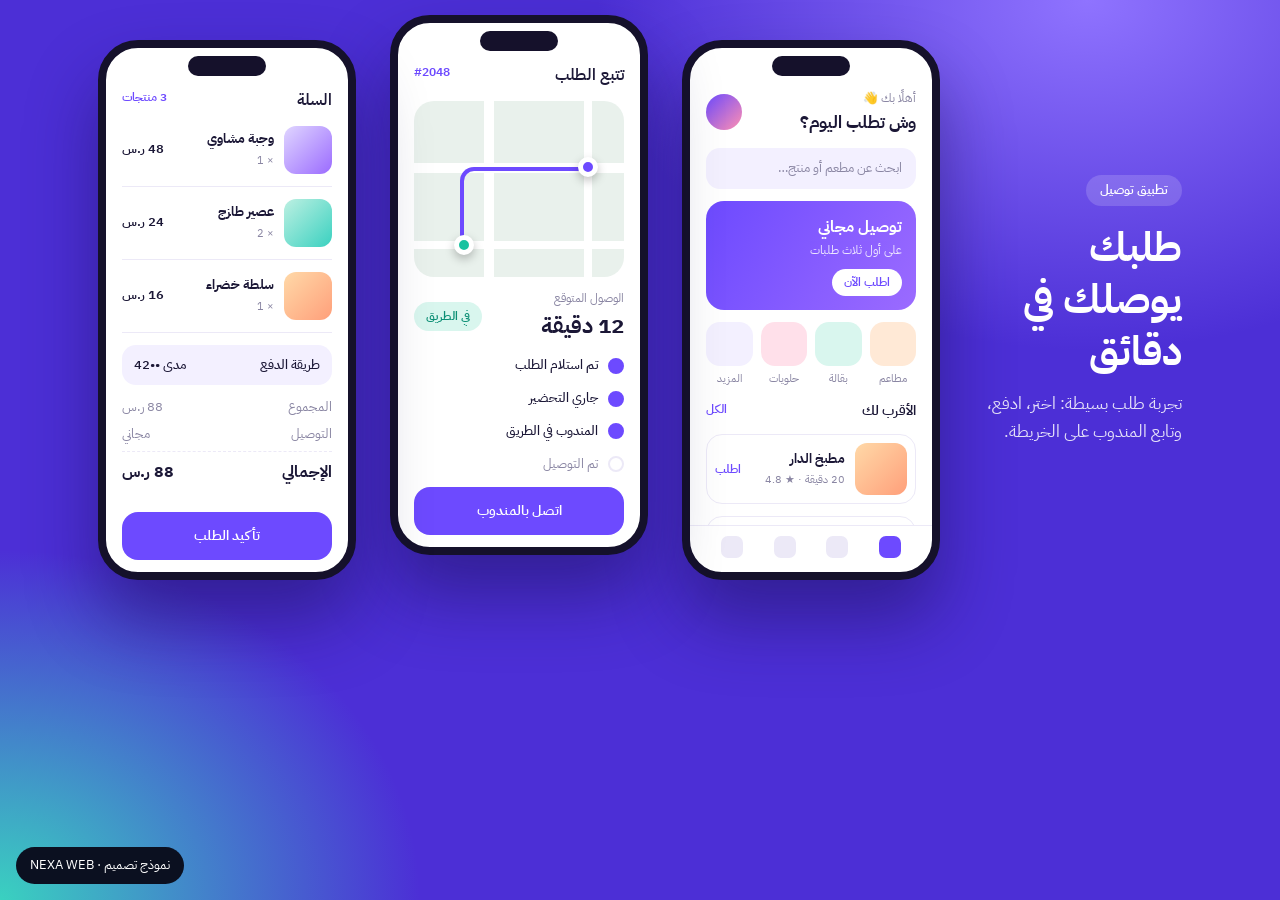
==== work/app.html @ 10ea8890 "إطلاق موقع نكسا ويب بالتصميم الجديد - إعادة تصميم الواجهات بالكامل ومتجاوبة مع الجوال - باقة تطبيق ا" ====
<!doctype html>
<html lang="ar" dir="rtl">
<head>
<meta charset="UTF-8" />
<meta name="viewport" content="width=device-width, initial-scale=1.0" />
<title>نموذج تصميم — تطبيق جوال | NEXA WEB</title>
<link href="https://fonts.googleapis.com/css2?family=IBM+Plex+Sans+Arabic:wght@400;500;600;700&display=swap" rel="stylesheet" />
<style>
  :root { --ink:#1b1736; --violet:#6d4aff; --soft:#f3f0ff; --muted:#8a86a3; --line:#ece9f7; --mint:#19c2a0; }
  * { box-sizing:border-box; margin:0; padding:0; }
  body { font-family:"IBM Plex Sans Arabic",Tahoma,sans-serif; color:var(--ink); min-height:100vh; line-height:1.6;
         background:radial-gradient(700px 500px at 85% 0%,#8f73ff,transparent 70%),radial-gradient(600px 500px at 0% 100%,#3ad1c0,transparent 70%),#4c2fd6; }
  a { color:inherit; text-decoration:none; }
  .stage { max-width:1200px; margin-inline:auto; padding:40px 32px 70px; display:grid; grid-template-columns:.8fr repeat(3,auto); gap:34px; align-items:center; justify-content:center; }
  .intro { color:#fff; max-width:270px; }
  .intro small { display:inline-block; padding:5px 14px; border-radius:999px; background:rgba(255,255,255,.16); font-weight:600; margin-bottom:16px; }
  .intro h1 { font-size:40px; line-height:1.3; font-weight:700; }
  .intro p { opacity:.85; font-size:17px; margin-top:12px; }
  .phone { width:258px; height:540px; border-radius:40px; background:#fff; border:8px solid #15112b; box-shadow:0 40px 70px rgba(20,10,70,.45); overflow:hidden; display:flex; flex-direction:column; position:relative; font-size:13px; }
  .phone::before { content:""; position:absolute; top:8px; left:50%; translate:-50%; width:78px; height:20px; border-radius:999px; background:#15112b; z-index:2; }
  .phone:nth-of-type(3) { margin-top:-50px; }
  .screen { flex:1; padding:40px 16px 12px; display:flex; flex-direction:column; gap:12px; overflow:hidden; }
  .hello { display:flex; justify-content:space-between; align-items:center; }
  .hello b { font-size:17px; display:block; } .hello span { color:var(--muted); font-size:12px; }
  .ava { width:36px; height:36px; border-radius:50%; background:linear-gradient(135deg,var(--violet),#ff8fb1); }
  .find { padding:10px 14px; border-radius:14px; background:var(--soft); color:var(--muted); }
  .promo { border-radius:18px; padding:14px; color:#fff; background:linear-gradient(120deg,var(--violet),#9b6bff); }
  .promo b { font-size:16px; display:block; } .promo span { opacity:.85; font-size:12px; }
  .promo em { display:inline-block; margin-top:8px; font-style:normal; font-weight:600; padding:4px 12px; border-radius:999px; background:#fff; color:var(--violet); font-size:12px; }
  .cats { display:grid; grid-template-columns:repeat(4,1fr); gap:8px; text-align:center; font-size:11px; color:var(--muted); }
  .cats i { display:block; height:44px; border-radius:14px; margin-bottom:4px; background:var(--soft); }
  .cats div:nth-child(1) i { background:#ffe9d6; } .cats div:nth-child(2) i { background:#d9f6ee; } .cats div:nth-child(3) i { background:#ffe0ea; }
  .title { display:flex; justify-content:space-between; font-weight:600; font-size:14px; } .title a { color:var(--violet); font-size:12px; }
  .place { display:flex; gap:10px; align-items:center; padding:8px; border:1px solid var(--line); border-radius:16px; }
  .place i { width:52px; height:52px; border-radius:12px; flex:none; background:linear-gradient(135deg,#ffd9a8,#ff9f7a); }
  .place:nth-of-type(2) i { background:linear-gradient(135deg,#bdf0e2,#3ad1c0); }
  .place b { display:block; font-size:13px; } .place span { color:var(--muted); font-size:11px; }
  .place u { margin-inline-start:auto; text-decoration:none; font-weight:600; font-size:12px; color:var(--violet); }
  .tabs { display:grid; grid-template-columns:repeat(4,1fr); padding:10px 16px 14px; border-top:1px solid var(--line); }
  .tabs i { width:22px; height:22px; border-radius:7px; background:var(--line); margin-inline:auto; } .tabs i.on { background:var(--violet); }

  .map { height:200px; border-radius:20px; position:relative; overflow:hidden; background:#e9f1ec;
         background-image:linear-gradient(#fff 0 0),linear-gradient(#fff 0 0),linear-gradient(#fff 0 0),linear-gradient(#fff 0 0);
         background-size:100% 10px,10px 100%,100% 8px,8px 100%; background-position:0 62px,70px 0,0 140px,170px 0; background-repeat:no-repeat; }
  .map::before { content:""; position:absolute; top:66px; right:36px; width:120px; height:78px; border:4px solid var(--violet); border-color:var(--violet) transparent transparent var(--violet); border-radius:14px 0 0 0; }
  .pin { position:absolute; width:20px; height:20px; border-radius:50%; border:5px solid #fff; box-shadow:0 4px 10px rgba(0,0,0,.25); }
  .pin.a { top:56px; right:26px; background:var(--violet); } .pin.b { top:134px; right:150px; background:var(--mint); }
  .eta { display:flex; justify-content:space-between; align-items:center; }
  .eta b { font-size:22px; } .eta span { color:var(--muted); font-size:12px; display:block; }
  .eta em { font-style:normal; padding:5px 12px; border-radius:999px; background:#d9f6ee; color:#0c8f75; font-weight:600; font-size:12px; }
  .steps { display:grid; gap:12px; }
  .steps div { display:flex; gap:10px; align-items:center; color:var(--muted); }
  .steps i { width:16px; height:16px; border-radius:50%; border:2px solid var(--line); flex:none; }
  .steps .ok { color:var(--ink); font-weight:500; } .steps .ok i { background:var(--violet); border-color:var(--violet); }
  .cta { margin-top:auto; text-align:center; padding:13px; border-radius:16px; background:var(--violet); color:#fff; font-weight:600; font-size:14px; }

  .line { display:flex; gap:10px; align-items:center; padding-bottom:12px; border-bottom:1px solid var(--line); }
  .line i { width:48px; height:48px; border-radius:12px; flex:none; background:linear-gradient(135deg,#ffd9a8,#ff9f7a); }
  .line:nth-of-type(2) i { background:linear-gradient(135deg,#e0d6ff,#9b6bff); } .line:nth-of-type(3) i { background:linear-gradient(135deg,#bdf0e2,#3ad1c0); }
  .line b { display:block; font-size:13px; } .line span { color:var(--muted); font-size:11px; }
  .line u { margin-inline-start:auto; text-decoration:none; font-weight:600; }
  .sum { display:grid; gap:6px; color:var(--muted); } .sum div { display:flex; justify-content:space-between; }
  .sum .total { color:var(--ink); font-weight:700; font-size:16px; padding-top:8px; border-top:1px dashed var(--line); }
  .pay { display:flex; justify-content:space-between; padding:10px 12px; border-radius:14px; background:var(--soft); font-weight:500; }
  .demo-tag { position:fixed; bottom:16px; left:16px; padding:8px 14px; border-radius:999px; background:#0b1020; color:#fff; font-size:13px; }
  @media (max-width:1100px) { .stage { grid-template-columns:1fr; justify-items:center; text-align:center; gap:26px; padding:28px 16px 70px; } .phone:nth-of-type(3) { margin-top:0; } }
</style>
</head>
<body>
  <div class="stage">
    <div class="intro"><small>تطبيق توصيل</small><h1>طلبك يوصلك في دقائق</h1><p>تجربة طلب بسيطة: اختر، ادفع، وتابع المندوب على الخريطة.</p></div>

    <div class="phone">
      <div class="screen">
        <div class="hello"><div><span>أهلًا بك 👋</span><b>وش تطلب اليوم؟</b></div><i class="ava"></i></div>
        <div class="find">ابحث عن مطعم أو منتج…</div>
        <div class="promo"><b>توصيل مجاني</b><span>على أول ثلاث طلبات</span><br><em>اطلب الآن</em></div>
        <div class="cats"><div><i></i>مطاعم</div><div><i></i>بقالة</div><div><i></i>حلويات</div><div><i></i>المزيد</div></div>
        <div class="title"><span>الأقرب لك</span><a href="#">الكل</a></div>
        <div class="place"><i></i><div><b>مطبخ الدار</b><span>20 دقيقة · ★ 4.8</span></div><u>اطلب</u></div>
        <div class="place"><i></i><div><b>سلة الخضار</b><span>15 دقيقة · ★ 4.6</span></div><u>اطلب</u></div>
      </div>
      <div class="tabs"><i class="on"></i><i></i><i></i><i></i></div>
    </div>

    <div class="phone">
      <div class="screen">
        <div class="title" style="font-size:16px"><span>تتبع الطلب</span><a href="#">#2048</a></div>
        <div class="map"><span class="pin a"></span><span class="pin b"></span></div>
        <div class="eta"><div><span>الوصول المتوقع</span><b>12 دقيقة</b></div><em>في الطريق</em></div>
        <div class="steps">
          <div class="ok"><i></i>تم استلام الطلب</div>
          <div class="ok"><i></i>جاري التحضير</div>
          <div class="ok"><i></i>المندوب في الطريق</div>
          <div><i></i>تم التوصيل</div>
        </div>
        <div class="cta">اتصل بالمندوب</div>
      </div>
    </div>

    <div class="phone">
      <div class="screen">
        <div class="title" style="font-size:16px"><span>السلة</span><a href="#">3 منتجات</a></div>
        <div class="line"><i></i><div><b>وجبة مشاوي</b><span>× 1</span></div><u>48 ر.س</u></div>
        <div class="line"><i></i><div><b>عصير طازج</b><span>× 2</span></div><u>24 ر.س</u></div>
        <div class="line"><i></i><div><b>سلطة خضراء</b><span>× 1</span></div><u>16 ر.س</u></div>
        <div class="pay"><span>طريقة الدفع</span><span>مدى ••42</span></div>
        <div class="sum"><div><span>المجموع</span><span>88 ر.س</span></div><div><span>التوصيل</span><span>مجاني</span></div><div class="total"><span>الإجمالي</span><span>88 ر.س</span></div></div>
        <div class="cta">تأكيد الطلب</div>
      </div>
    </div>
  </div>
  <a class="demo-tag" href="../index.html#work">نموذج تصميم · NEXA WEB</a>
</body>
</html>
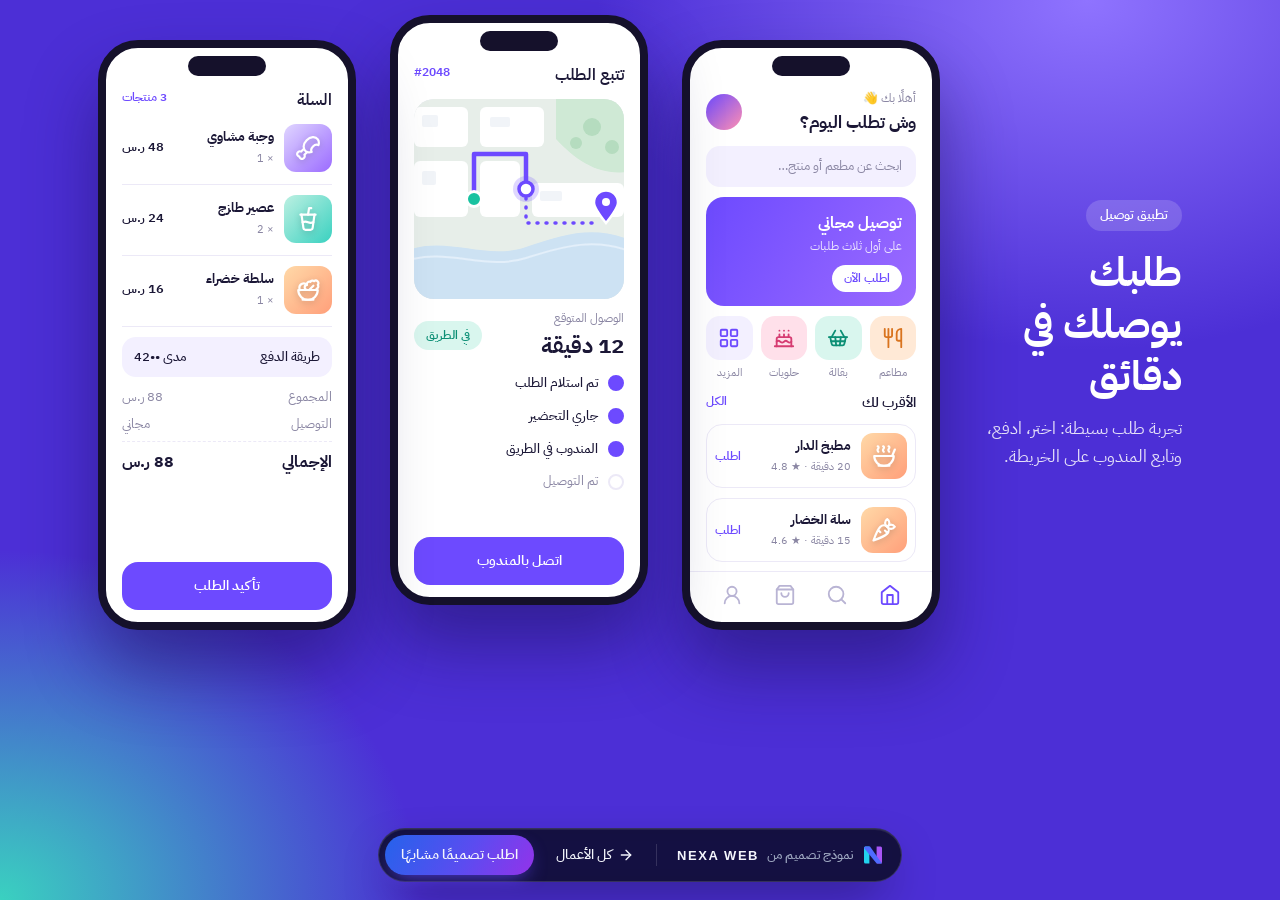
==== commit 96e3f3f8: "إعادة تصميم الموقع بالكامل وتطوير معاينات الأعمال - نظام تصميم جديد (Aurora Night): ألوان الهوية، زج" ====
--- a/work/app.html
+++ b/work/app.html
@@ -62,31 +62,63 @@
   .sum { display:grid; gap:6px; color:var(--muted); } .sum div { display:flex; justify-content:space-between; }
   .sum .total { color:var(--ink); font-weight:700; font-size:16px; padding-top:8px; border-top:1px dashed var(--line); }
   .pay { display:flex; justify-content:space-between; padding:10px 12px; border-radius:14px; background:var(--soft); font-weight:500; }
-  .demo-tag { position:fixed; bottom:16px; left:16px; padding:8px 14px; border-radius:999px; background:#0b1020; color:#fff; font-size:13px; }
   @media (max-width:1100px) { .stage { grid-template-columns:1fr; justify-items:center; text-align:center; gap:26px; padding:28px 16px 70px; } .phone:nth-of-type(3) { margin-top:0; } }
+
+  /* --- polish --- */
+  .phone { transition:translate .5s cubic-bezier(.22,1,.36,1), box-shadow .5s; }
+  .phone:hover { translate:0 -10px; box-shadow:0 50px 80px rgba(20,10,70,.55); }
+  .cta { transition:filter .2s, translate .2s; } .cta:hover { filter:brightness(1.1); translate:0 -1px; }
+  .place { transition:border-color .2s, background-color .2s; } .place:hover { border-color:var(--violet); background:var(--soft); }
+  .courier-halo { transform-box:fill-box; transform-origin:center; }
+  .demo-live .courier-halo { animation:halo 1.8s ease-out infinite; }
+  @keyframes halo { 0% { transform:scale(.6); opacity:.45; } 100% { transform:scale(1.7); opacity:0; } }
+
+  /* --- icon & map art --- */
+  .cats i, .place i, .line i, .tabs i { display:grid; place-items:center; }
+  .cats i svg { width:22px; height:22px; }
+  .cats div:nth-child(1) i { color:#d9741f; } .cats div:nth-child(2) i { color:#0c8f75; } .cats div:nth-child(3) i { color:#d63c72; } .cats div:nth-child(4) i { color:var(--violet); }
+  .place i svg, .line i svg { width:26px; height:26px; color:#fff; filter:drop-shadow(0 2px 3px rgba(0,0,0,.18)); }
+  .tabs i { width:26px; height:26px; background:none; color:#b9b4d4; } .tabs i.on { background:none; color:var(--violet); }
+  .tabs i svg { width:22px; height:22px; }
+  .map { background:none; box-shadow:inset 0 0 0 1px var(--line); } .map::before { display:none; }
+  .map svg { display:block; width:100%; height:100%; }
+  .phone { height:590px; } .screen { gap:10px; } .place i { width:46px; height:46px; }
 </style>
+<link rel="stylesheet" href="demo-kit.css" />
+<script>document.documentElement.classList.add(window.self !== window.top ? 'in-frame' : 'demo-live');</script>
 </head>
 <body>
   <div class="stage">
-    <div class="intro"><small>تطبيق توصيل</small><h1>طلبك يوصلك في دقائق</h1><p>تجربة طلب بسيطة: اختر، ادفع، وتابع المندوب على الخريطة.</p></div>
+    <div class="intro enter"><small>تطبيق توصيل</small><h1>طلبك يوصلك في دقائق</h1><p>تجربة طلب بسيطة: اختر، ادفع، وتابع المندوب على الخريطة.</p></div>
 
-    <div class="phone">
+    <div class="phone enter" style="--i:1">
       <div class="screen">
         <div class="hello"><div><span>أهلًا بك 👋</span><b>وش تطلب اليوم؟</b></div><i class="ava"></i></div>
         <div class="find">ابحث عن مطعم أو منتج…</div>
         <div class="promo"><b>توصيل مجاني</b><span>على أول ثلاث طلبات</span><br><em>اطلب الآن</em></div>
-        <div class="cats"><div><i></i>مطاعم</div><div><i></i>بقالة</div><div><i></i>حلويات</div><div><i></i>المزيد</div></div>
+        <div class="cats"><div><i><svg viewBox="0 0 24 24" fill="none" stroke="currentColor" stroke-width="2" stroke-linecap="round" stroke-linejoin="round" aria-hidden="true"><path d="M3 2v7c0 1.1.9 2 2 2h4a2 2 0 0 0 2-2V2"/><path d="M7 2v20"/><path d="M21 15V2a5 5 0 0 0-5 5v6c0 1.1.9 2 2 2h3Zm0 0v7"/></svg></i>مطاعم</div><div><i><svg viewBox="0 0 24 24" fill="none" stroke="currentColor" stroke-width="2" stroke-linecap="round" stroke-linejoin="round" aria-hidden="true"><path d="m15 11-1 9"/><path d="m19 11-4-7"/><path d="M2 11h20"/><path d="m3.5 11 1.6 7.4a2 2 0 0 0 2 1.6h9.8a2 2 0 0 0 2-1.6l1.7-7.4"/><path d="M4.5 15.5h15"/><path d="m5 11 4-7"/><path d="m9 11 1 9"/></svg></i>بقالة</div><div><i><svg viewBox="0 0 24 24" fill="none" stroke="currentColor" stroke-width="2" stroke-linecap="round" stroke-linejoin="round" aria-hidden="true"><path d="M20 21v-8a2 2 0 0 0-2-2H6a2 2 0 0 0-2 2v8"/><path d="M4 16s.5-1 2-1 2.5 2 4 2 2.5-2 4-2 2.5 2 4 2 2-1 2-1"/><path d="M2 21h20"/><path d="M7 8v3M12 8v3M17 8v3"/><path d="M7 4h.01M12 4h.01M17 4h.01"/></svg></i>حلويات</div><div><i><svg viewBox="0 0 24 24" fill="none" stroke="currentColor" stroke-width="2" stroke-linecap="round" stroke-linejoin="round" aria-hidden="true"><rect x="3" y="3" width="7" height="7" rx="1"/><rect x="14" y="3" width="7" height="7" rx="1"/><rect x="14" y="14" width="7" height="7" rx="1"/><rect x="3" y="14" width="7" height="7" rx="1"/></svg></i>المزيد</div></div>
         <div class="title"><span>الأقرب لك</span><a href="#">الكل</a></div>
-        <div class="place"><i></i><div><b>مطبخ الدار</b><span>20 دقيقة · ★ 4.8</span></div><u>اطلب</u></div>
-        <div class="place"><i></i><div><b>سلة الخضار</b><span>15 دقيقة · ★ 4.6</span></div><u>اطلب</u></div>
+        <div class="place"><i><svg viewBox="0 0 24 24" fill="none" stroke="currentColor" stroke-width="2" stroke-linecap="round" stroke-linejoin="round" aria-hidden="true"><path d="M12 21a9 9 0 0 0 9-9H3a9 9 0 0 0 9 9Z"/><path d="M7 21h10"/><path d="M19.5 12 22 6"/><path d="M16.25 3c.27.1.8.53.75 1.36-.06.83-.93 1.2-1 2.02-.05.78.34 1.24.73 1.62"/><path d="M11.25 3c.27.1.8.53.74 1.36-.05.83-.93 1.2-.98 2.02-.06.78.33 1.24.72 1.62"/><path d="M6.25 3c.27.1.8.53.75 1.36-.06.83-.93 1.2-1 2.02-.05.78.34 1.24.74 1.62"/></svg></i><div><b>مطبخ الدار</b><span>20 دقيقة · ★ 4.8</span></div><u>اطلب</u></div>
+        <div class="place"><i><svg viewBox="0 0 24 24" fill="none" stroke="currentColor" stroke-width="2" stroke-linecap="round" stroke-linejoin="round" aria-hidden="true"><path d="M2.27 21.7s9.87-3.5 12.73-6.36a4.5 4.5 0 0 0-6.36-6.37C5.77 11.84 2.27 21.7 2.27 21.7zM8.64 14l-2.05-2.04M15.34 15l-2.46-2.46"/><path d="M22 9s-1.33-2-3.5-2C16.86 7 15 9 15 9s1.33 2 3.5 2S22 9 22 9z"/><path d="M15 2s-2 1.33-2 3.5S15 9 15 9s2-1.84 2-3.5C17 3.33 15 2 15 2z"/></svg></i><div><b>سلة الخضار</b><span>15 دقيقة · ★ 4.6</span></div><u>اطلب</u></div>
       </div>
-      <div class="tabs"><i class="on"></i><i></i><i></i><i></i></div>
+      <div class="tabs"><i class="on"><svg viewBox="0 0 24 24" fill="none" stroke="currentColor" stroke-width="2" stroke-linecap="round" stroke-linejoin="round" aria-hidden="true"><path d="m3 9 9-7 9 7v11a2 2 0 0 1-2 2H5a2 2 0 0 1-2-2z"/><path d="M9 22V12h6v10"/></svg></i><i><svg viewBox="0 0 24 24" fill="none" stroke="currentColor" stroke-width="2" stroke-linecap="round" stroke-linejoin="round" aria-hidden="true"><circle cx="11" cy="11" r="8"/><path d="m21 21-4.3-4.3"/></svg></i><i><svg viewBox="0 0 24 24" fill="none" stroke="currentColor" stroke-width="2" stroke-linecap="round" stroke-linejoin="round" aria-hidden="true"><path d="M6 2 3 6v14a2 2 0 0 0 2 2h14a2 2 0 0 0 2-2V6l-3-4Z"/><path d="M3 6h18"/><path d="M16 10a4 4 0 0 1-8 0"/></svg></i><i><svg viewBox="0 0 24 24" fill="none" stroke="currentColor" stroke-width="2" stroke-linecap="round" stroke-linejoin="round" aria-hidden="true"><circle cx="12" cy="8" r="5"/><path d="M20 21a8 8 0 0 0-16 0"/></svg></i></div>
     </div>
 
-    <div class="phone">
+    <div class="phone enter" style="--i:2">
       <div class="screen">
         <div class="title" style="font-size:16px"><span>تتبع الطلب</span><a href="#">#2048</a></div>
-        <div class="map"><span class="pin a"></span><span class="pin b"></span></div>
+        <div class="map"><svg viewBox="0 0 226 200" preserveAspectRatio="xMidYMid slice" aria-hidden="true">
+          <rect width="226" height="200" fill="#e7eee9"/>
+          <path d="M150 0h76v72c-30 6-54-8-76-32Z" fill="#cfe9d5"/><circle cx="186" cy="28" r="9" fill="#b5dcbf"/><circle cx="206" cy="48" r="7" fill="#b5dcbf"/><circle cx="170" cy="44" r="6" fill="#b5dcbf"/>
+          <path d="M0 152c40-16 80 10 120-4s70-22 106-6v58H0Z" fill="#cde2f3"/><path d="M0 162c40-14 80 10 120-3s70-20 106-6" fill="none" stroke="#e3effa" stroke-width="2"/>
+          <g fill="#fff"><rect x="8" y="8" width="54" height="40" rx="6"/><rect x="74" y="8" width="64" height="40" rx="6"/><rect x="8" y="62" width="54" height="56" rx="6"/><rect x="74" y="62" width="40" height="56" rx="6"/><rect x="126" y="84" width="92" height="34" rx="6"/></g>
+          <g fill="#f1f4f8"><rect x="16" y="16" width="16" height="12" rx="2"/><rect x="84" y="18" width="20" height="10" rx="2"/><rect x="134" y="92" width="22" height="10" rx="2"/><rect x="16" y="72" width="14" height="14" rx="2"/></g>
+          <path d="M68 100V55h52v35" fill="none" stroke="#6d4aff" stroke-width="4.5" stroke-linecap="round" stroke-linejoin="round"/>
+          <path d="M120 90v34h66" fill="none" stroke="#6d4aff" stroke-width="3.5" stroke-linecap="round" stroke-linejoin="round" stroke-dasharray="1 8"/>
+          <circle cx="68" cy="100" r="7.5" fill="#19c2a0" stroke="#fff" stroke-width="3"/>
+          <path d="M200 124c-8-10-12-15.6-12-20.6a12 12 0 0 1 24 0c0 5-4 10.6-12 20.6Z" fill="#6d4aff" stroke="#fff" stroke-width="2.5"/><circle cx="200" cy="103" r="4" fill="#fff"/>
+          <circle class="courier-halo" cx="120" cy="90" r="13" fill="#6d4aff" opacity=".22"/><circle cx="120" cy="90" r="7" fill="#fff" stroke="#6d4aff" stroke-width="3.5"/>
+        </svg></div>
         <div class="eta"><div><span>الوصول المتوقع</span><b>12 دقيقة</b></div><em>في الطريق</em></div>
         <div class="steps">
           <div class="ok"><i></i>تم استلام الطلب</div>
@@ -98,18 +130,23 @@
       </div>
     </div>
 
-    <div class="phone">
+    <div class="phone enter" style="--i:3">
       <div class="screen">
         <div class="title" style="font-size:16px"><span>السلة</span><a href="#">3 منتجات</a></div>
-        <div class="line"><i></i><div><b>وجبة مشاوي</b><span>× 1</span></div><u>48 ر.س</u></div>
-        <div class="line"><i></i><div><b>عصير طازج</b><span>× 2</span></div><u>24 ر.س</u></div>
-        <div class="line"><i></i><div><b>سلطة خضراء</b><span>× 1</span></div><u>16 ر.س</u></div>
+        <div class="line"><i><svg viewBox="0 0 24 24" fill="none" stroke="currentColor" stroke-width="2" stroke-linecap="round" stroke-linejoin="round" aria-hidden="true"><path d="M15.4 15.63a7.875 6 135 1 1 6.23-6.23 4.5 3.43 135 0 0-6.23 6.23"/><path d="m8.29 12.71-2.6 2.6a2.5 2.5 0 1 0-1.65 4.65A2.5 2.5 0 1 0 8.7 18.3l2.59-2.59"/></svg></i><div><b>وجبة مشاوي</b><span>× 1</span></div><u>48 ر.س</u></div>
+        <div class="line"><i><svg viewBox="0 0 24 24" fill="none" stroke="currentColor" stroke-width="2" stroke-linecap="round" stroke-linejoin="round" aria-hidden="true"><path d="m6 8 1.75 12.28a2 2 0 0 0 2 1.72h4.54a2 2 0 0 0 2-1.72L18 8"/><path d="M5 8h14"/><path d="M7 15a6.47 6.47 0 0 1 5 0 6.47 6.47 0 0 0 5 0"/><path d="m12 8 1-6h2"/></svg></i><div><b>عصير طازج</b><span>× 2</span></div><u>24 ر.س</u></div>
+        <div class="line"><i><svg viewBox="0 0 24 24" fill="none" stroke="currentColor" stroke-width="2" stroke-linecap="round" stroke-linejoin="round" aria-hidden="true"><path d="M7 21h10"/><path d="M12 21a9 9 0 0 0 9-9H3a9 9 0 0 0 9 9Z"/><path d="M11.38 12a2.4 2.4 0 0 1-.4-4.77 2.4 2.4 0 0 1 3.2-2.77 2.4 2.4 0 0 1 3.47-.63 2.4 2.4 0 0 1 3.37 3.37 2.4 2.4 0 0 1-1.1 3.7 2.51 2.51 0 0 1 .03 1.1"/><path d="m13 12 4-4"/><path d="M10.9 7.25A3.99 3.99 0 0 0 4 10c0 .73.2 1.41.54 2"/></svg></i><div><b>سلطة خضراء</b><span>× 1</span></div><u>16 ر.س</u></div>
         <div class="pay"><span>طريقة الدفع</span><span>مدى ••42</span></div>
         <div class="sum"><div><span>المجموع</span><span>88 ر.س</span></div><div><span>التوصيل</span><span>مجاني</span></div><div class="total"><span>الإجمالي</span><span>88 ر.س</span></div></div>
         <div class="cta">تأكيد الطلب</div>
       </div>
     </div>
   </div>
-  <a class="demo-tag" href="../index.html#work">نموذج تصميم · NEXA WEB</a>
+  <nav class="nexa-bar" aria-label="NEXA WEB">
+    <a class="nb-brand" href="../index.html" aria-label="نكسا ويب — الرئيسية"><svg viewBox="0 0 40 40" aria-hidden="true"><path d="M5 8.5A2.5 2.5 0 0 1 7.5 6H14v28H7.5A2.5 2.5 0 0 1 5 31.5z" fill="#22d3ee"/><path d="M26 6h6.5A2.5 2.5 0 0 1 35 8.5v23a2.5 2.5 0 0 1-2.5 2.5H26z" fill="#a855f7"/><path d="M7.5 6H15l20 28h-7.5a3 3 0 0 1-2.4-1.2L5.6 9.2A2 2 0 0 1 7.5 6z" fill="#4f6bff"/></svg><small>نموذج تصميم من</small><b>NEXA WEB</b></a>
+    <span class="nb-sep" aria-hidden="true"></span>
+    <a class="nb-link nb-back" href="../index.html#work"><svg viewBox="0 0 24 24" aria-hidden="true"><path d="M5 12h14"/><path d="m12 5 7 7-7 7"/></svg><span>كل الأعمال</span></a>
+    <a class="nb-link nb-cta" href="../index.html#contact">اطلب تصميمًا مشابهًا</a>
+  </nav>
 </body>
 </html>
--- a/work/demo-kit.css
+++ b/work/demo-kit.css
@@ -0,0 +1,54 @@
+/* ==========================================================
+   NEXA WEB — shared kit for the portfolio demo pages.
+   Each demo keeps its own client identity; this file only adds
+   the NEXA bar, entrance motion and interaction polish.
+   html.in-frame  → page is shown as a preview inside index.html (kept static)
+   html.demo-live → page opened on its own
+   ========================================================== */
+:focus-visible { outline: 2px solid #3b82f6; outline-offset: 3px; border-radius: 6px; }
+
+/* ---------- NEXA bar ---------- */
+.nexa-bar {
+  position: fixed; z-index: 100; bottom: 18px; left: 50%; transform: translateX(-50%);
+  display: flex; align-items: center; gap: 6px; padding: 6px; max-width: calc(100vw - 24px);
+  border-radius: 999px; border: 1px solid rgba(255, 255, 255, .14);
+  background: rgba(8, 12, 26, .82); color: #f4f6fc;
+  -webkit-backdrop-filter: blur(18px) saturate(140%); backdrop-filter: blur(18px) saturate(140%);
+  box-shadow: 0 20px 50px -18px rgba(3, 5, 12, .8), inset 0 1px 0 rgba(255, 255, 255, .08);
+  font: 500 14px/1.4 "IBM Plex Sans Arabic", Tajawal, Tahoma, sans-serif;
+}
+.nexa-bar a { color: inherit; text-decoration: none; }
+.nexa-bar .nb-brand { display: inline-flex; align-items: center; gap: 8px; padding: 6px 10px 6px 14px; white-space: nowrap; }
+.nexa-bar .nb-brand svg { width: 24px; height: 24px; flex: none; }
+.nexa-bar .nb-brand small { color: #9ea8c0; font-size: 13px; }
+.nexa-bar .nb-brand b { font: 700 13px "Space Grotesk", sans-serif; letter-spacing: .12em; }
+.nexa-bar .nb-link {
+  display: inline-flex; align-items: center; gap: 6px; min-height: 40px; padding: 0 16px; border-radius: 999px; white-space: nowrap;
+  transition: background-color .2s, transform .25s cubic-bezier(.22, 1, .36, 1);
+}
+.nexa-bar .nb-link:hover { background: rgba(255, 255, 255, .08); }
+.nexa-bar .nb-cta { background: linear-gradient(120deg, #2563eb, #5b4cf0 55%, #9333ea); font-weight: 600; box-shadow: 0 8px 20px -8px rgba(99, 72, 255, .9); }
+.nexa-bar .nb-cta:hover { background: linear-gradient(120deg, #2563eb, #5b4cf0 55%, #9333ea); transform: translateY(-1px); }
+.nexa-bar .nb-link svg { width: 16px; height: 16px; fill: none; stroke: currentColor; stroke-width: 2; stroke-linecap: round; stroke-linejoin: round; }
+.nexa-bar .nb-sep { width: 1px; height: 22px; background: rgba(255, 255, 255, .14); }
+
+.demo-live body { padding-bottom: 88px; }
+.demo-live .nexa-bar { animation: nb-in .7s .5s cubic-bezier(.34, 1.4, .64, 1) both; }
+@keyframes nb-in { from { opacity: 0; transform: translate(-50%, 24px) scale(.96); } to { opacity: 1; transform: translate(-50%, 0); } }
+.in-frame .nexa-bar { display: none; }
+
+/* ---------- Entrance motion (live pages only) ---------- */
+.demo-live .enter { animation: demo-enter .9s cubic-bezier(.22, 1, .36, 1) both; animation-delay: calc(var(--i, 0) * 90ms + 80ms); }
+@keyframes demo-enter { from { opacity: 0; transform: translateY(22px); } to { opacity: 1; transform: none; } }
+/* previews inside the homepage must look finished immediately */
+.in-frame *, .in-frame *::before, .in-frame *::after { animation: none !important; transition: none !important; }
+
+@media (max-width: 640px) {
+  .nexa-bar { bottom: 12px; width: calc(100vw - 24px); justify-content: space-between; }
+  .nexa-bar .nb-brand small, .nexa-bar .nb-sep, .nexa-bar .nb-back span { display: none; }
+  .nexa-bar .nb-brand { padding-inline: 10px 4px; }
+  .nexa-bar .nb-link { padding: 0 14px; }
+}
+@media (prefers-reduced-motion: reduce) {
+  *, *::before, *::after { animation: none !important; transition-duration: .01ms !important; }
+}
